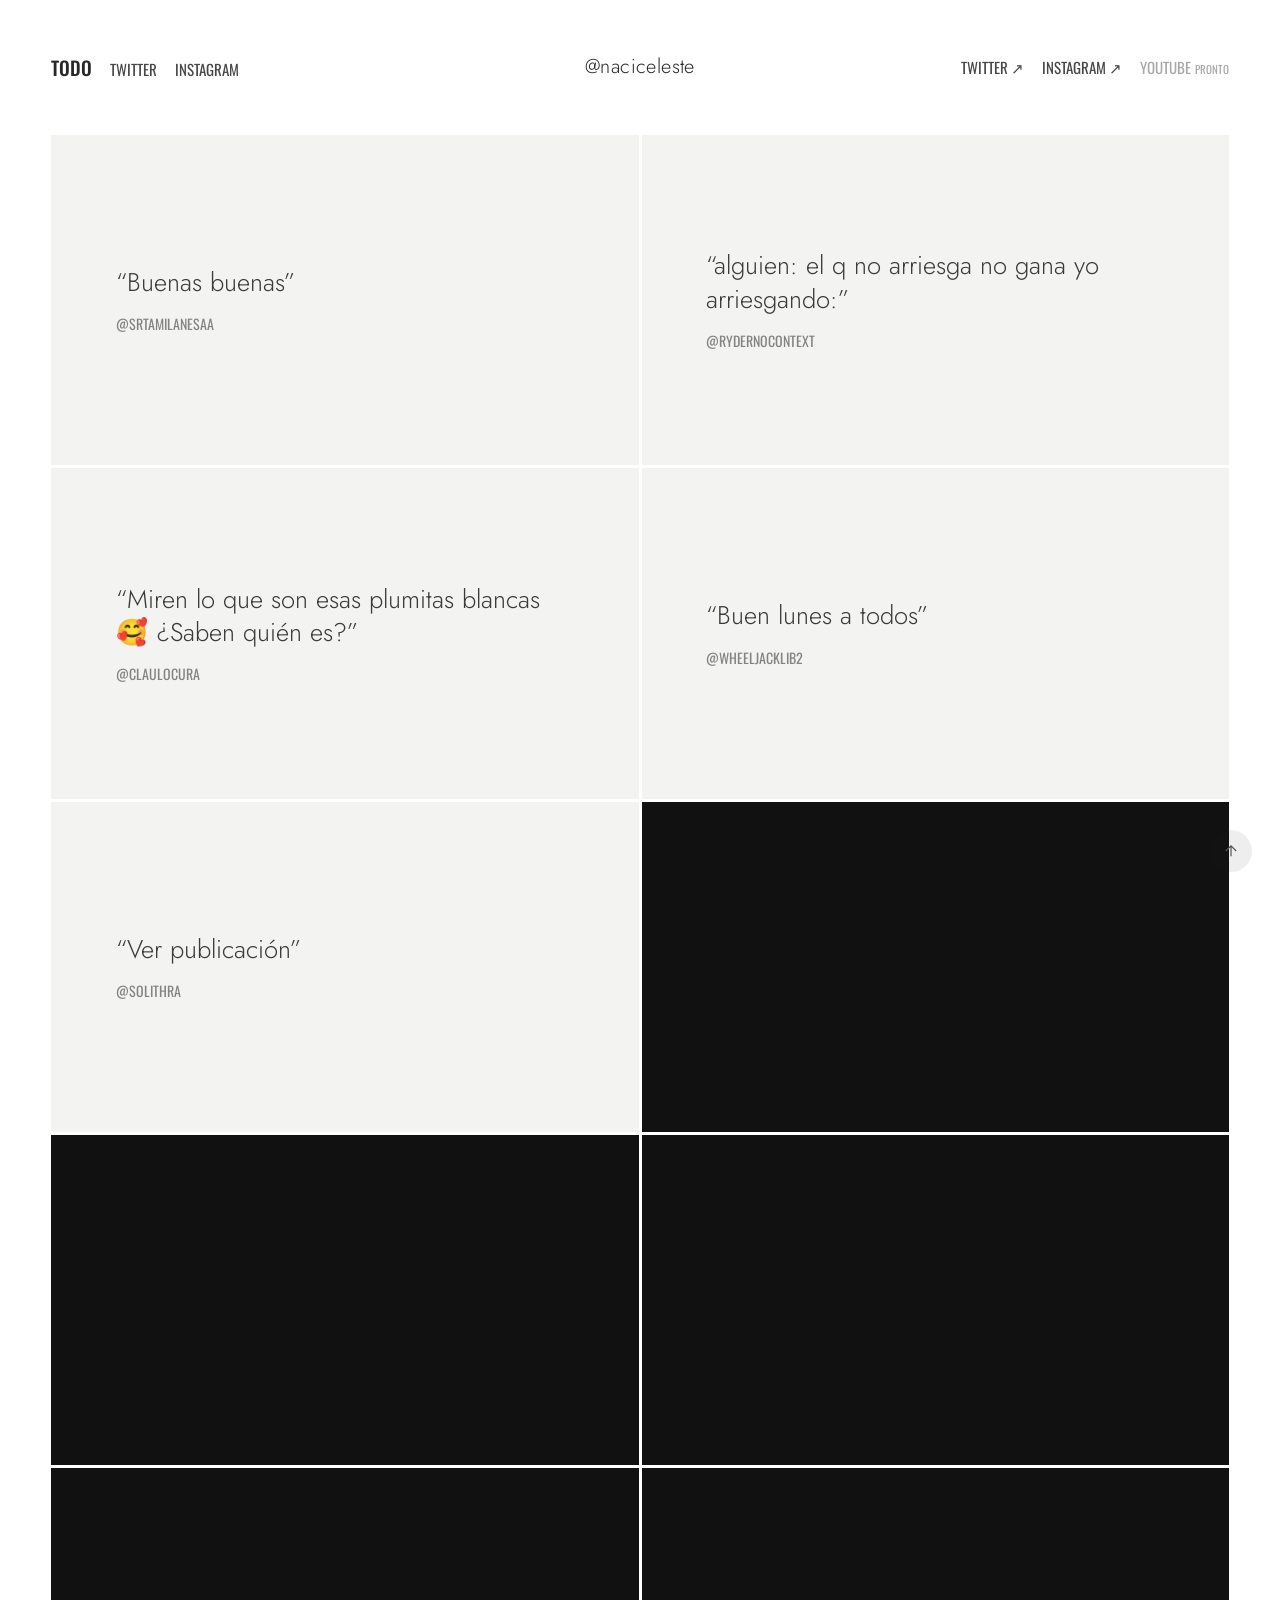
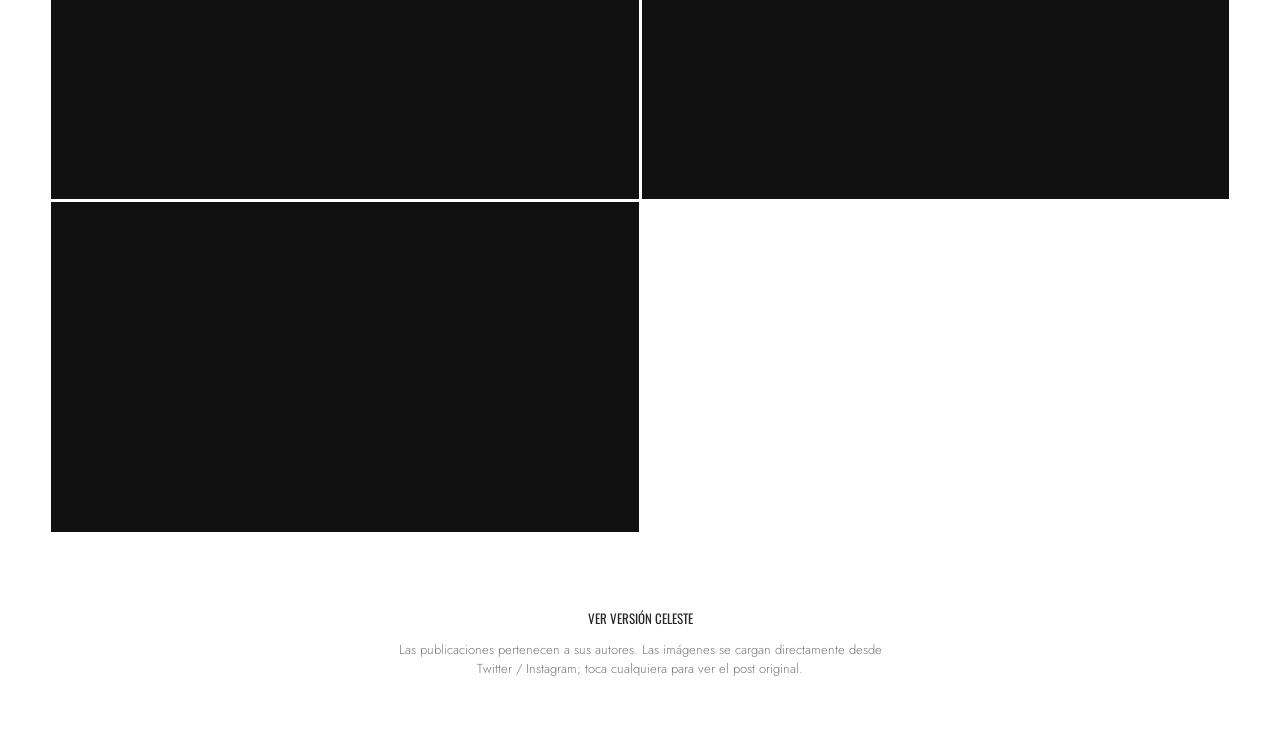
==== cuadricula/index.html @ 543d2394 "Muro celeste como página principal: El búnker de Ⱥrmin, foto de perfil, modo oscuro; cuadrícula en /" ====
<!doctype html>
<html lang="es-CR">
<head>
  <meta charset="utf-8" />
  <meta name="viewport" content="width=device-width, initial-scale=1, viewport-fit=cover" />
  <title>@naciceleste</title>
  <meta name="description" content="Cosas que @naciceleste va encontrando en Twitter e Instagram." />
  <meta name="theme-color" content="#ffffff" />
  <link rel="icon" href="../assets/favicon.svg" type="image/svg+xml" />
  <link rel="preconnect" href="https://fonts.googleapis.com" />
  <link rel="preconnect" href="https://fonts.gstatic.com" crossorigin />
  <link href="https://fonts.googleapis.com/css2?family=Oswald:wght@400;500&family=Jost:wght@300;400&display=swap" rel="stylesheet" />
  <link rel="stylesheet" href="style.css" />
</head>
<body>
  <header class="top">
    <nav class="filters" id="filters" aria-label="Filtrar"></nav>
    <a class="name" id="name" href="#">@naciceleste</a>
    <nav class="profiles" id="profiles" aria-label="Mis redes"></nav>
  </header>

  <main>
    <section class="grid" id="grid" aria-label="Publicaciones"></section>
    <p class="empty" id="empty" hidden>Todavía no hay nada por aquí.</p>
  </main>

  <footer class="foot">
    <p><a href="../">ver versión celeste</a></p>
    <p class="legal">Las publicaciones pertenecen a sus autores. Las imágenes se cargan directamente desde Twitter / Instagram; toca cualquiera para ver el post original.</p>
  </footer>

  <button class="up" id="up" aria-label="Volver arriba" hidden>
    <svg viewBox="0 0 24 24" aria-hidden="true"><path d="M12 19V5M5 12l7-7 7 7" fill="none" stroke="currentColor" stroke-width="1.6"/></svg>
  </button>

  <script src="../posts.js"></script>
  <script src="../media.js" onerror="window.POST_MEDIA={}"></script>
  <script src="app.js"></script>
</body>
</html>
---- cuadricula/style.css ----
/* @naciceleste — versión 2 (cuadrícula minimal) */
:root{ --ink:#282828; --pad:clamp(16px,4vw,57px); --gap:3px; --tile-ratio:16/9; }
*{box-sizing:border-box}
html{scroll-behavior:smooth}
body{margin:0; background:#fff; color:var(--ink); font-family:"Oswald","Arial Narrow",sans-serif; -webkit-font-smoothing:antialiased}
a{color:inherit; text-decoration:none}

/* ---------- encabezado ---------- */
.top{position:sticky; top:0; z-index:10; background:#fff;
  display:grid; grid-template-columns:1fr auto 1fr; align-items:center; gap:20px;
  padding:52px var(--pad) 54px; transition:padding .3s}
.top.compact{padding-top:18px; padding-bottom:20px}
.filters,.profiles{display:flex; align-items:baseline; gap:18px; flex-wrap:wrap}
.profiles{justify-content:flex-end}
.filters button{appearance:none; border:0; background:none; padding:0; cursor:pointer; font:inherit;
  font-size:15px; text-transform:uppercase; color:var(--ink); transition:font-size .2s, opacity .2s; opacity:.85}
.filters button:hover{opacity:1}
.filters button[aria-pressed="true"]{font-size:19px; font-weight:500; opacity:1}
.profiles a,.profiles span{font-size:15px; text-transform:uppercase; opacity:.85}
.profiles a:hover{opacity:1; text-decoration:underline; text-underline-offset:4px}
.profiles .soon{opacity:.4}
.profiles .soon small{font-size:11px; margin-left:4px}
.name{font-family:"Jost",sans-serif; font-weight:300; font-size:20px; text-transform:none; letter-spacing:.02em; white-space:nowrap}

/* ---------- cuadrícula ---------- */
main{padding:0 var(--pad)}
.grid{display:grid; grid-template-columns:repeat(2,1fr); gap:var(--gap)}
.tile{position:relative; display:block; aspect-ratio:var(--tile-ratio); overflow:hidden; background:#eee; cursor:pointer}
.tile[hidden]{display:none}
.tile img{position:absolute; inset:0; width:100%; height:100%; object-fit:cover; display:block;
  opacity:0; transition:opacity .5s, transform 1.2s cubic-bezier(.2,.7,.2,1)}
.tile img.on{opacity:1}
.tile img.contain{object-fit:contain; background:#f4f4f4}
.tile:hover img.on{transform:scale(1.015)}

/* Instagram: el embed oficial recortado para mostrar solo la imagen */
.ig{position:absolute; inset:0; overflow:hidden; background:#111}
.ig iframe{position:absolute; left:0; top:0; border:0; transform-origin:0 0; pointer-events:none; opacity:0; transition:opacity .6s}
.ig iframe.on{opacity:1}

/* tuit sin imagen */
.text-tile{position:absolute; inset:0; display:flex; flex-direction:column; justify-content:center; gap:14px;
  padding:9% 11%; background:#f3f3f1; color:#3a3a3a}
.text-tile q{font-family:"Jost",sans-serif; font-weight:300; font-size:clamp(17px,2vw,26px); line-height:1.3; quotes:"“" "”";
  display:-webkit-box; -webkit-line-clamp:5; -webkit-box-orient:vertical; overflow:hidden}
.text-tile span{font-size:14px; text-transform:uppercase; opacity:.6}

/* capa al pasar el mouse */
.over{position:absolute; inset:0; display:flex; flex-direction:column; align-items:center; justify-content:center; gap:4px;
  background:rgba(22,22,22,.55); color:#fff; opacity:0; transition:opacity .35s; text-align:center; pointer-events:none}
.tile:hover .over,.tile:focus-visible .over{opacity:1}
.over h2{margin:0; font-weight:400; font-size:24px; text-transform:uppercase; letter-spacing:.01em}
.over p{margin:0; font-size:16px}
.tile:focus-visible{outline:2px solid var(--ink); outline-offset:2px}

.empty{text-align:center; text-transform:uppercase; padding:80px 0; opacity:.6}

/* ---------- pie ---------- */
.foot{padding:70px var(--pad) 60px; text-align:center; font-size:13px; text-transform:uppercase; color:#777}
.foot p{margin:6px 0}
.foot a{color:var(--ink)}
.foot a:hover{text-decoration:underline; text-underline-offset:4px}
.foot .legal{text-transform:none; font-family:"Jost",sans-serif; font-weight:300; font-size:13px; max-width:520px; margin:12px auto 0}
.up{position:fixed; right:28px; bottom:28px; width:42px; height:42px; border-radius:50%; border:0; cursor:pointer;
  background:rgba(40,40,40,.08); color:#555; display:grid; place-items:center; transition:background .2s}
.up:hover{background:rgba(40,40,40,.16)}
.up svg{width:18px; height:18px}

/* ---------- celular / pantallas táctiles ---------- */
@media (max-width:760px){
  .top{grid-template-columns:1fr; justify-items:center; gap:12px; padding:26px var(--pad) 20px}
  .top.compact{padding-top:12px; padding-bottom:12px}
  .top.compact .profiles{display:none}
  .name{order:-1; font-size:19px}
  .filters{justify-content:center; gap:16px}
  .profiles{justify-content:center; gap:14px}
  .profiles a,.profiles span{font-size:12.5px}
  .grid{grid-template-columns:1fr; gap:var(--gap)}
  .up{right:16px; bottom:16px}
}
@media (hover:none){
  /* sin hover: la capa queda visible pero discreta, abajo */
  .over{opacity:1; justify-content:flex-end; align-items:flex-start; text-align:left; padding:14px 16px;
    background:linear-gradient(to top,rgba(0,0,0,.7),rgba(0,0,0,.25) 38%,rgba(0,0,0,0) 60%)}
  .over h2,.over p{text-shadow:0 1px 6px rgba(0,0,0,.4)}
  .over h2{font-size:18px}
  .over p{font-size:13px; opacity:.9}
  .tile:active .over{background:rgba(22,22,22,.55)}
}
@media (prefers-reduced-motion:reduce){ *{transition:none!important} }
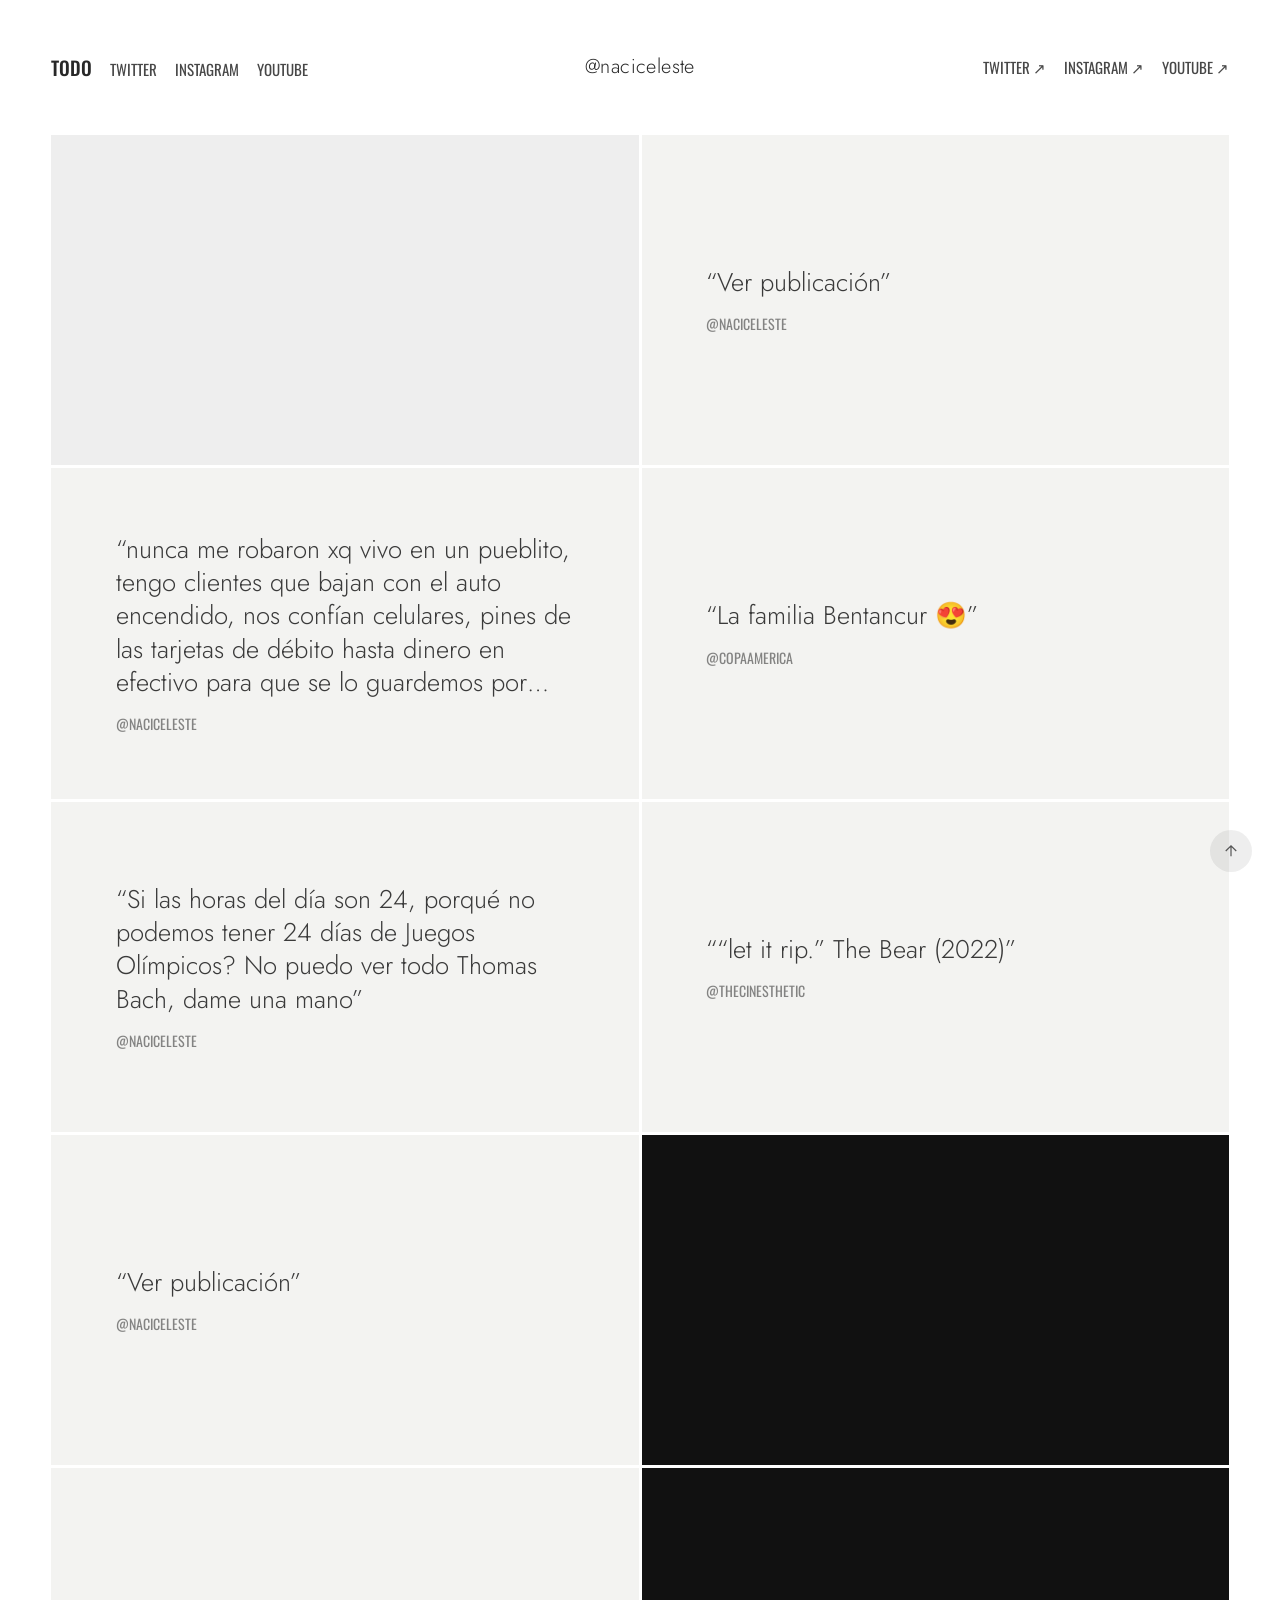
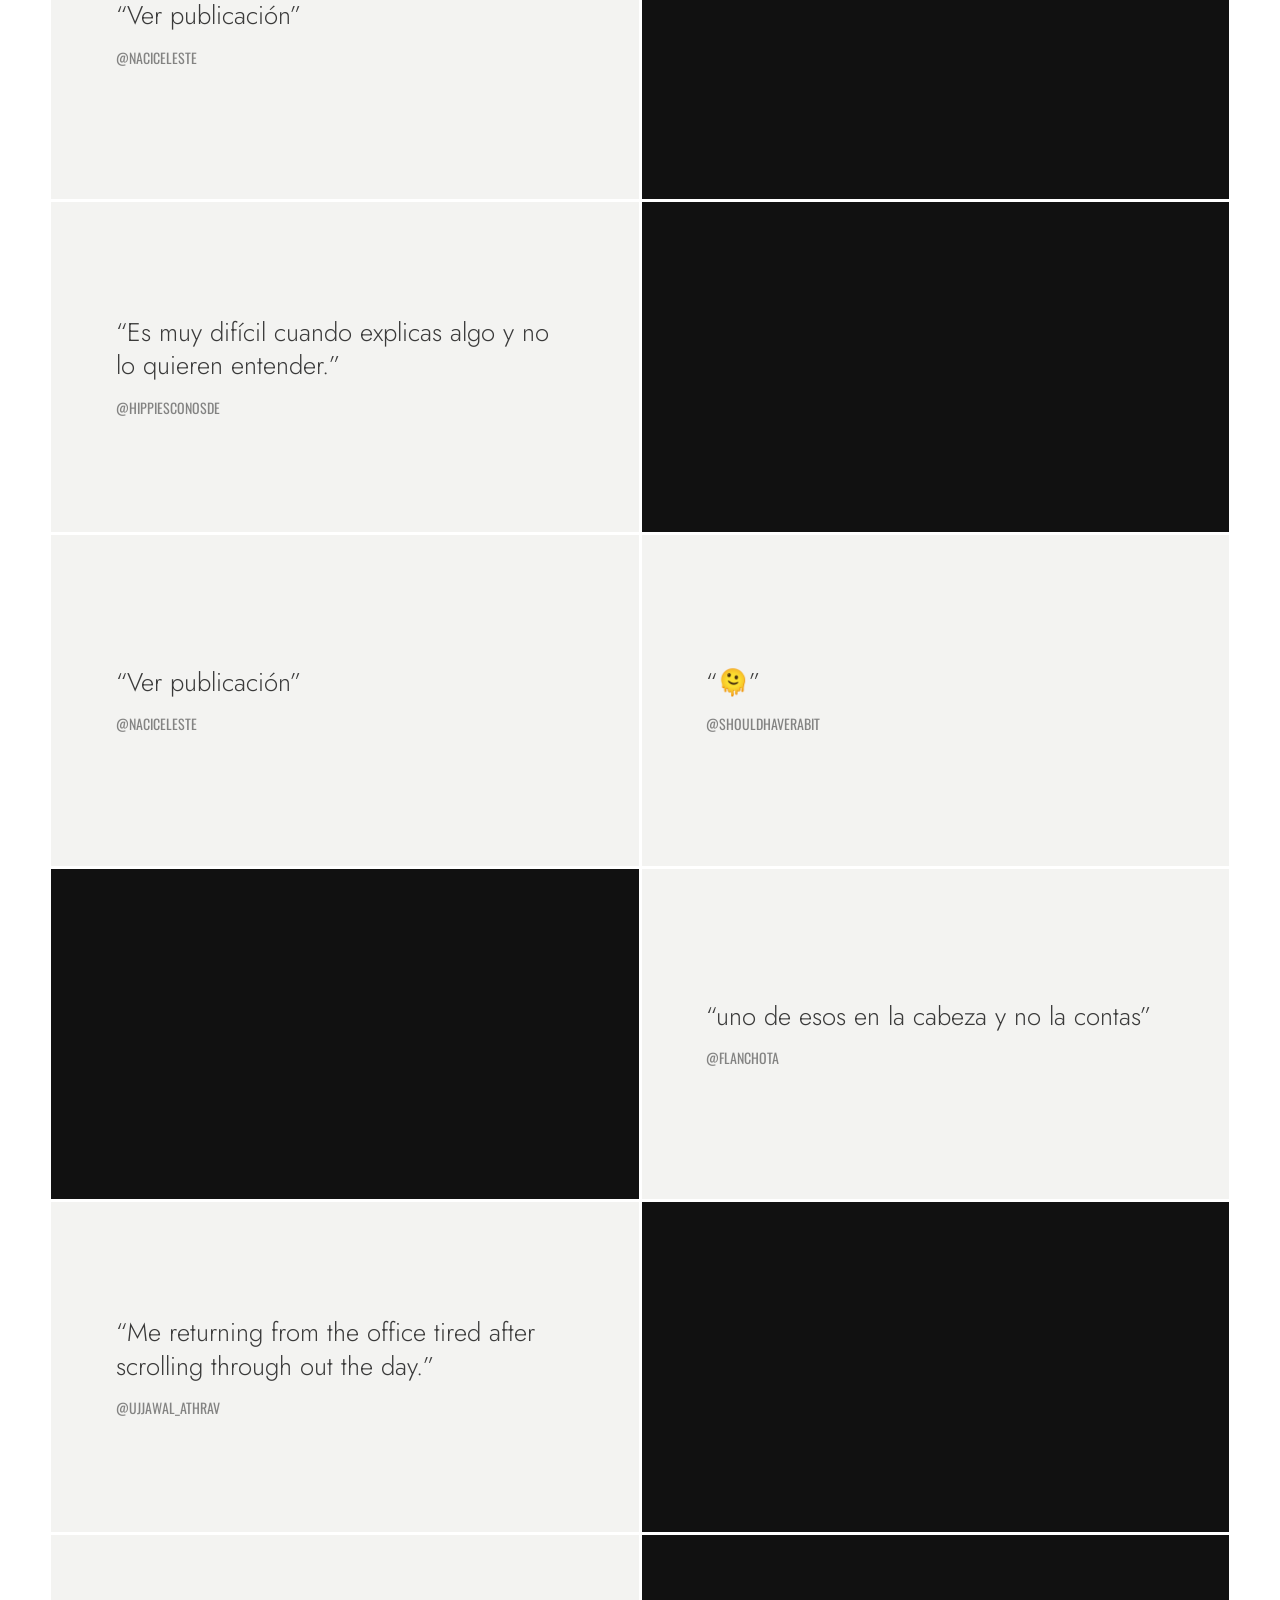
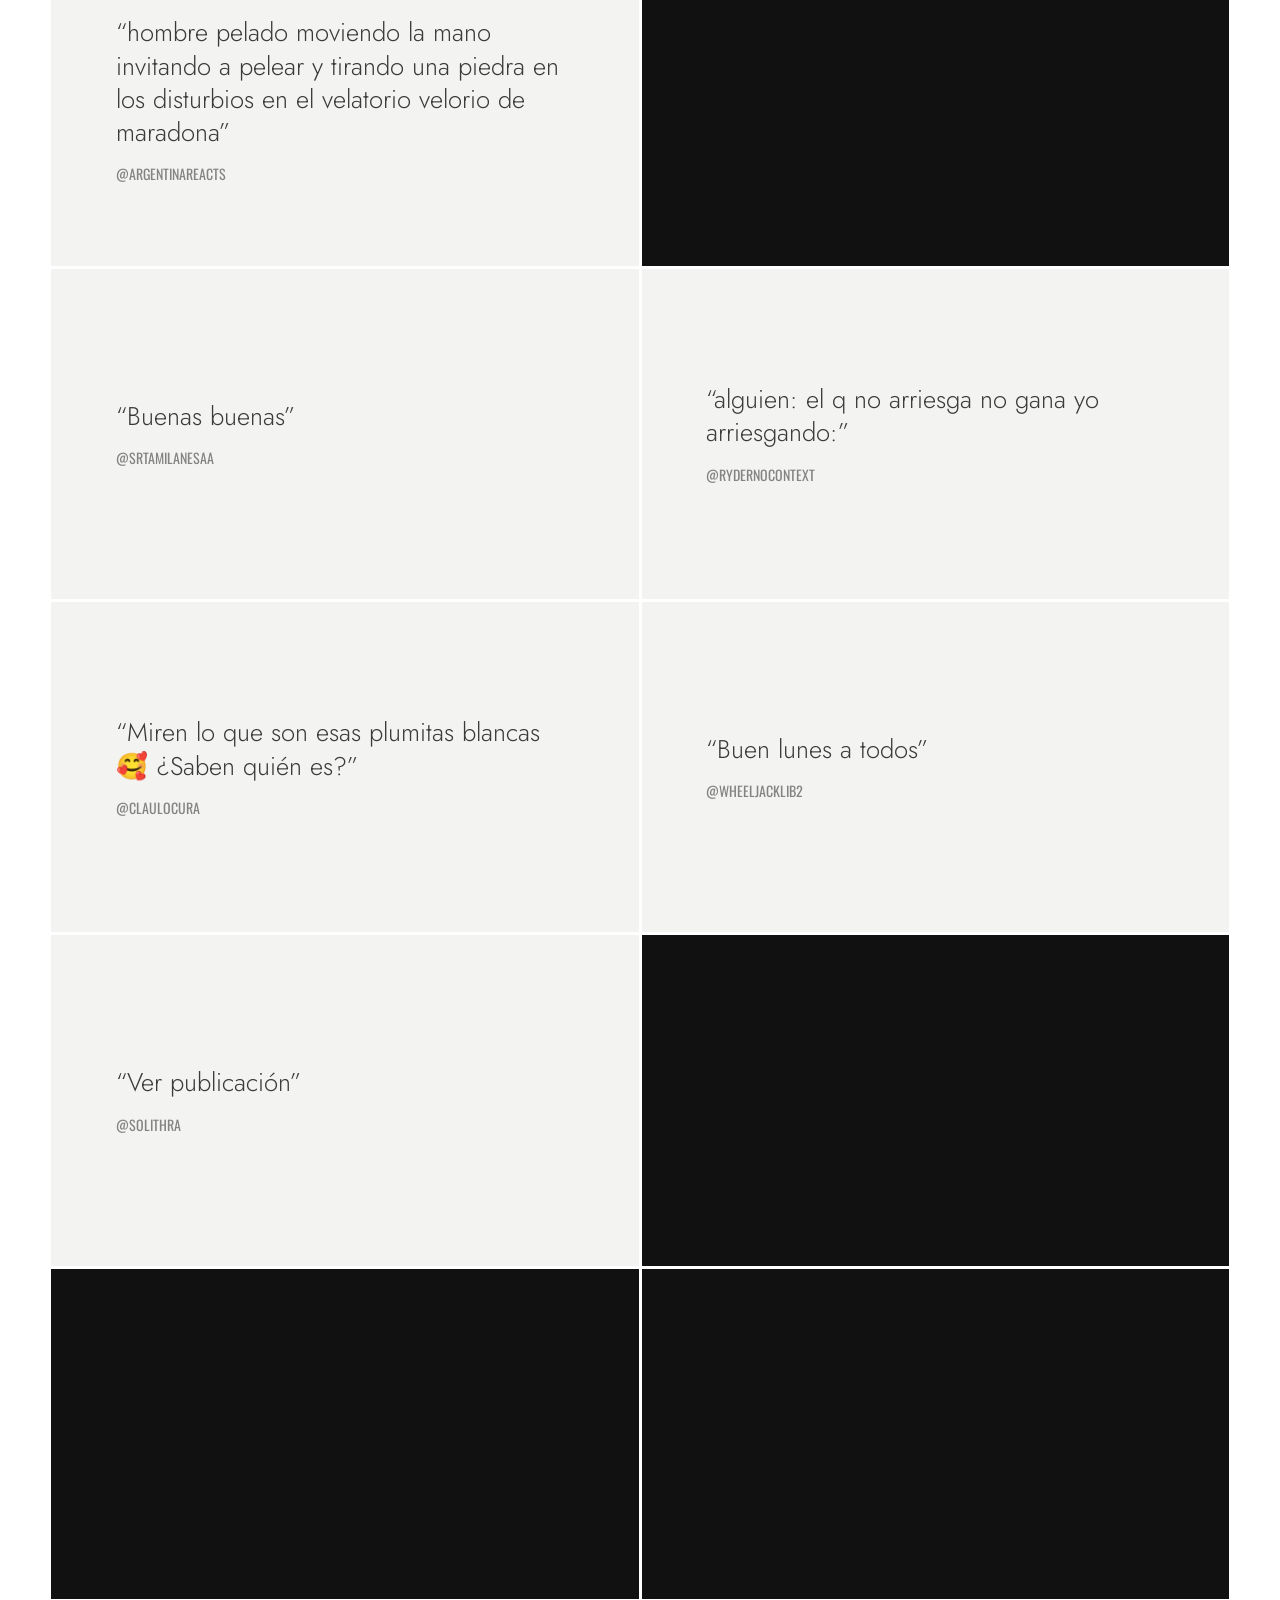
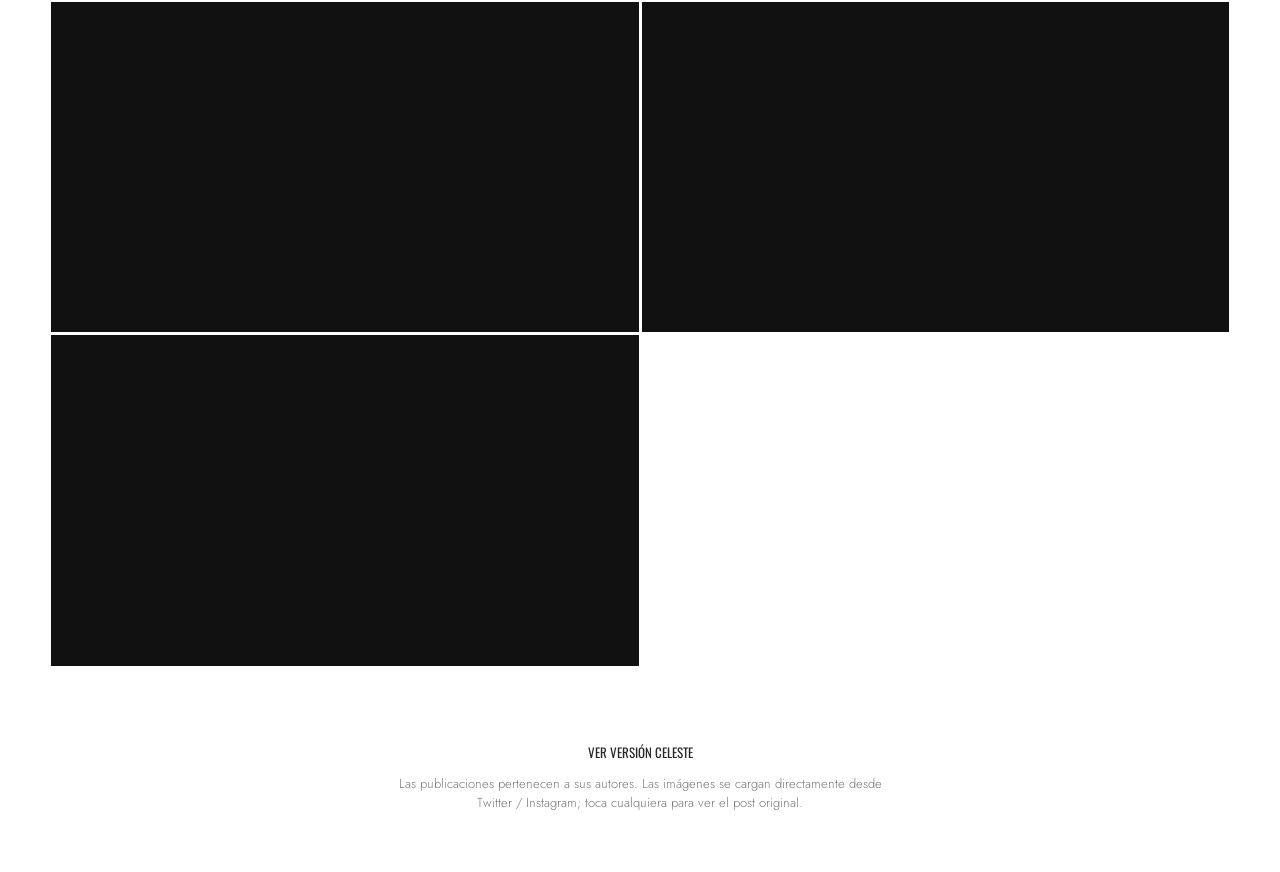
==== commit 871bfba9: "Favicon con el avatar" ====
--- a/cuadricula/index.html
+++ b/cuadricula/index.html
@@ -6,7 +6,8 @@
   <title>@naciceleste</title>
   <meta name="description" content="Cosas que @naciceleste va encontrando en Twitter e Instagram." />
   <meta name="theme-color" content="#ffffff" />
-  <link rel="icon" href="../assets/favicon.svg" type="image/svg+xml" />
+  <link rel="icon" href="../assets/favicon-32.png?v=2" type="image/png" sizes="32x32" />
+  <link rel="icon" href="../assets/favicon-192.png?v=2" type="image/png" sizes="192x192" />
   <link rel="preconnect" href="https://fonts.googleapis.com" />
   <link rel="preconnect" href="https://fonts.gstatic.com" crossorigin />
   <link href="https://fonts.googleapis.com/css2?family=Oswald:wght@400;500&family=Jost:wght@300;400&display=swap" rel="stylesheet" />
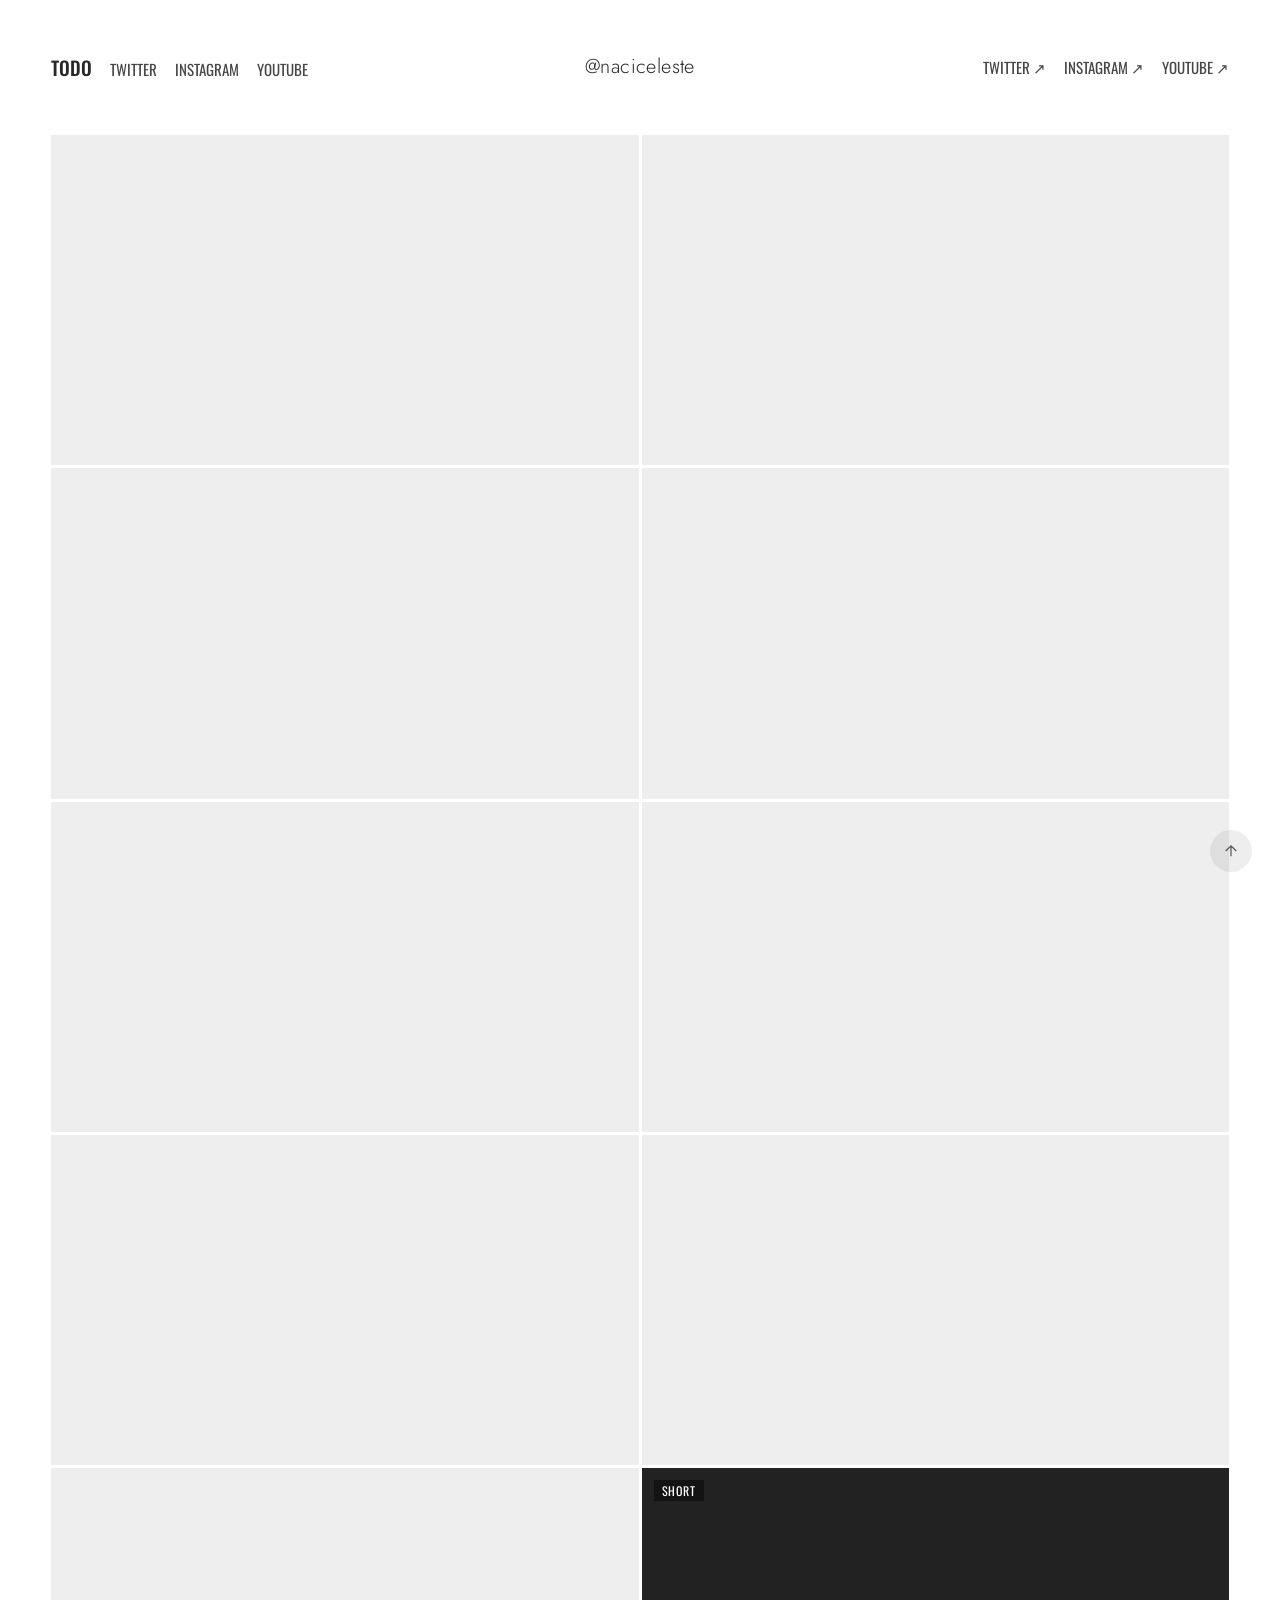
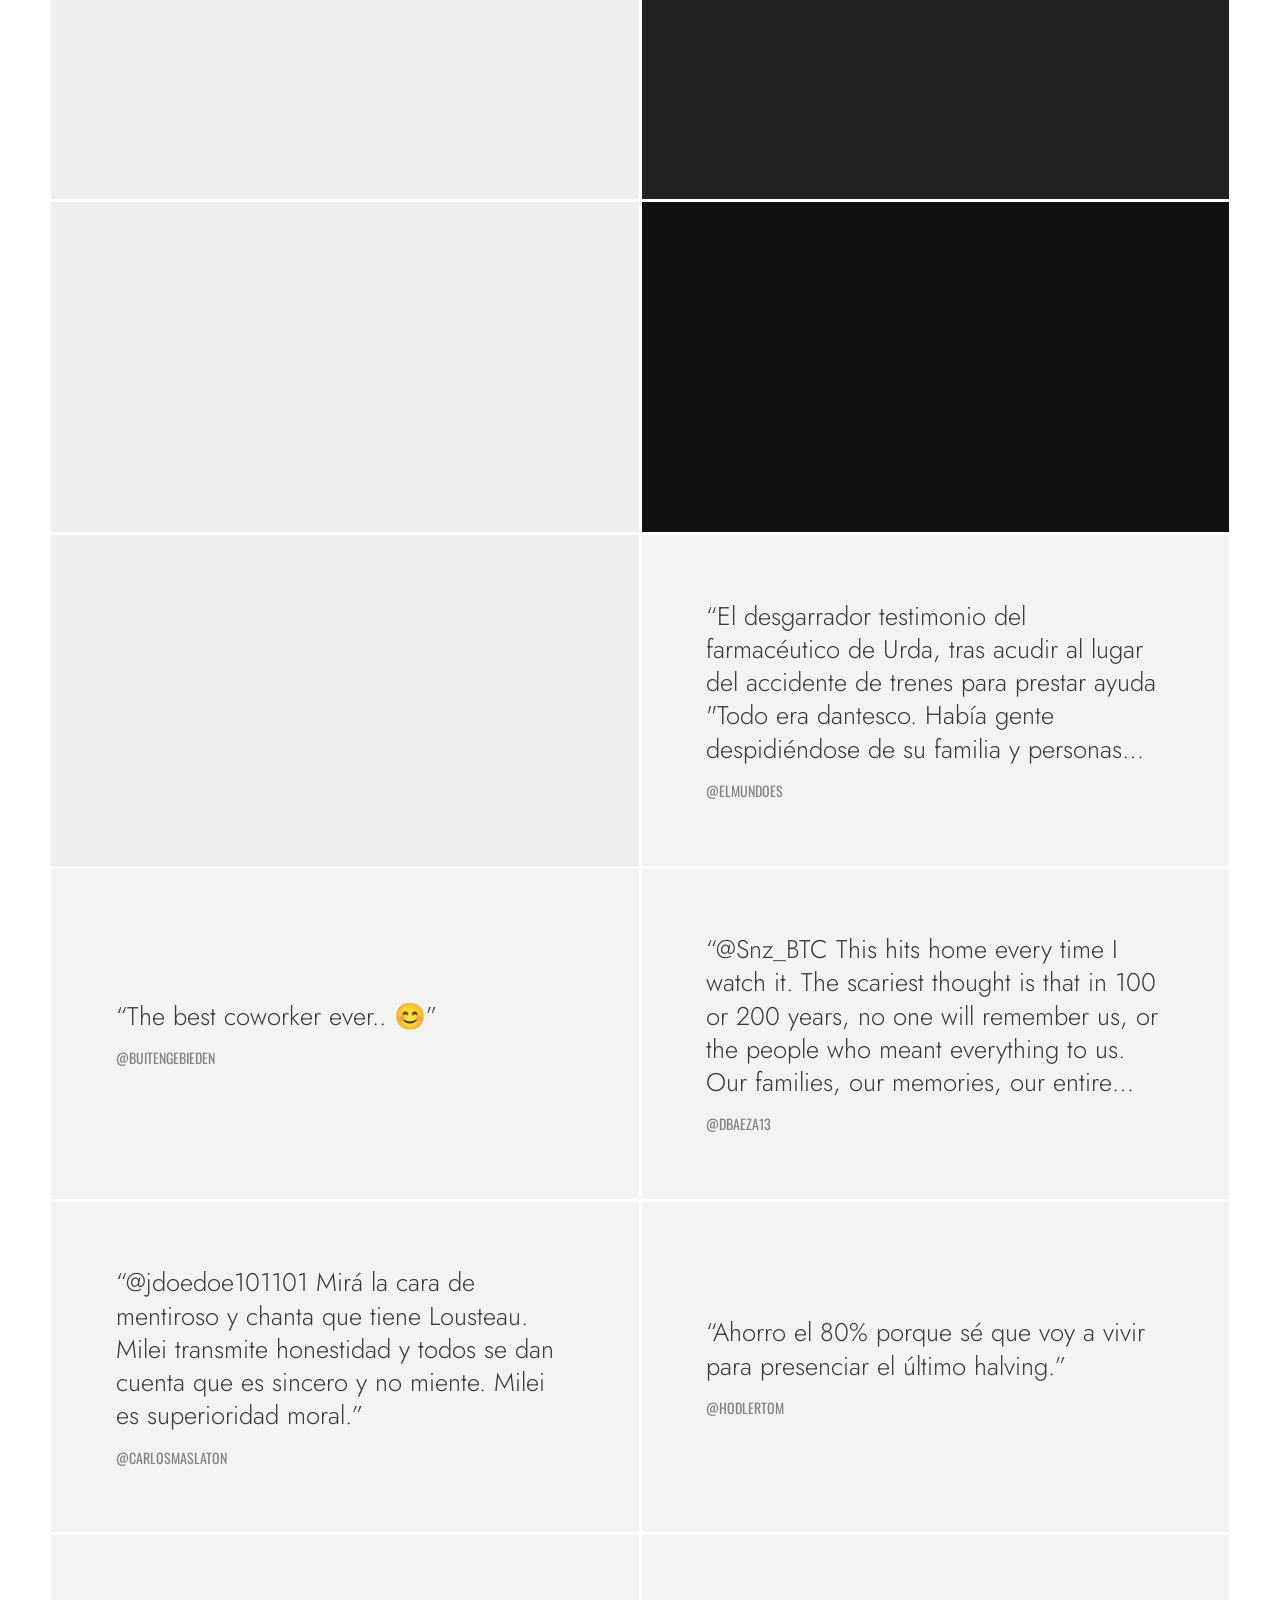
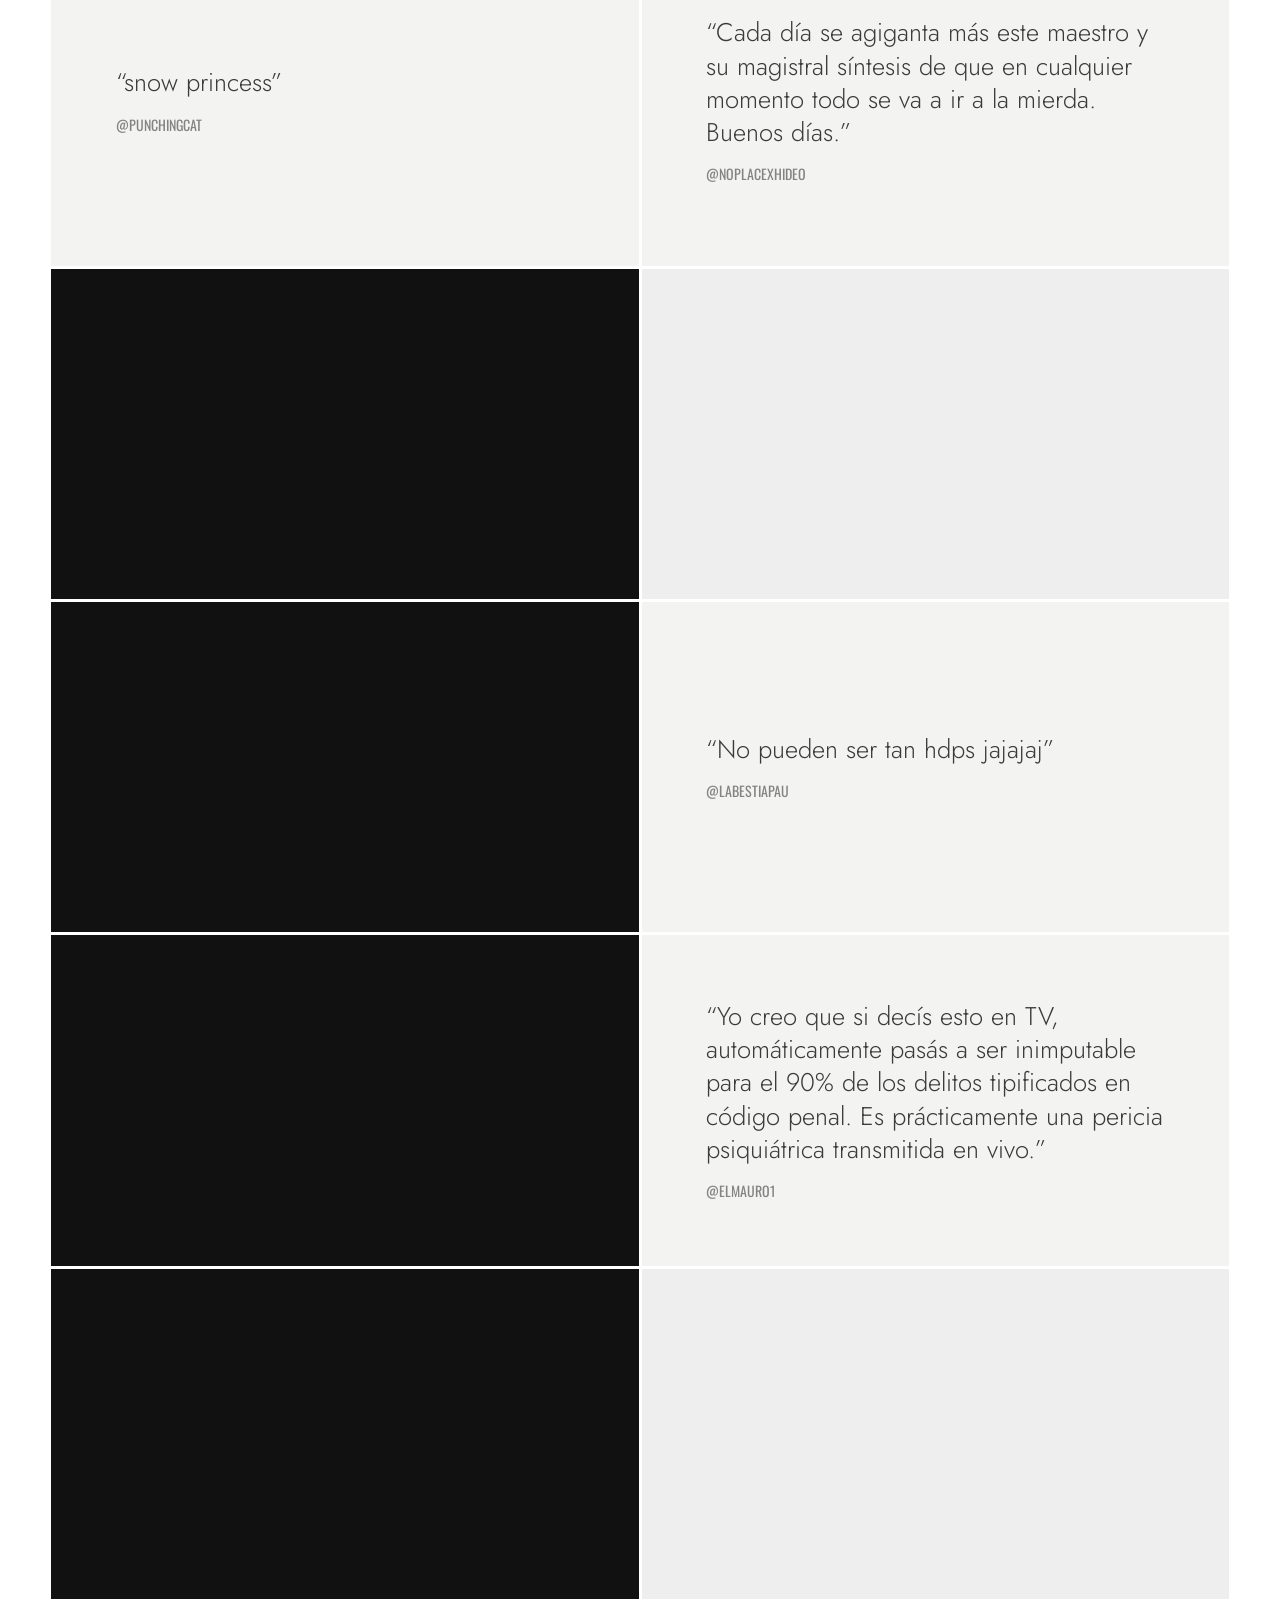
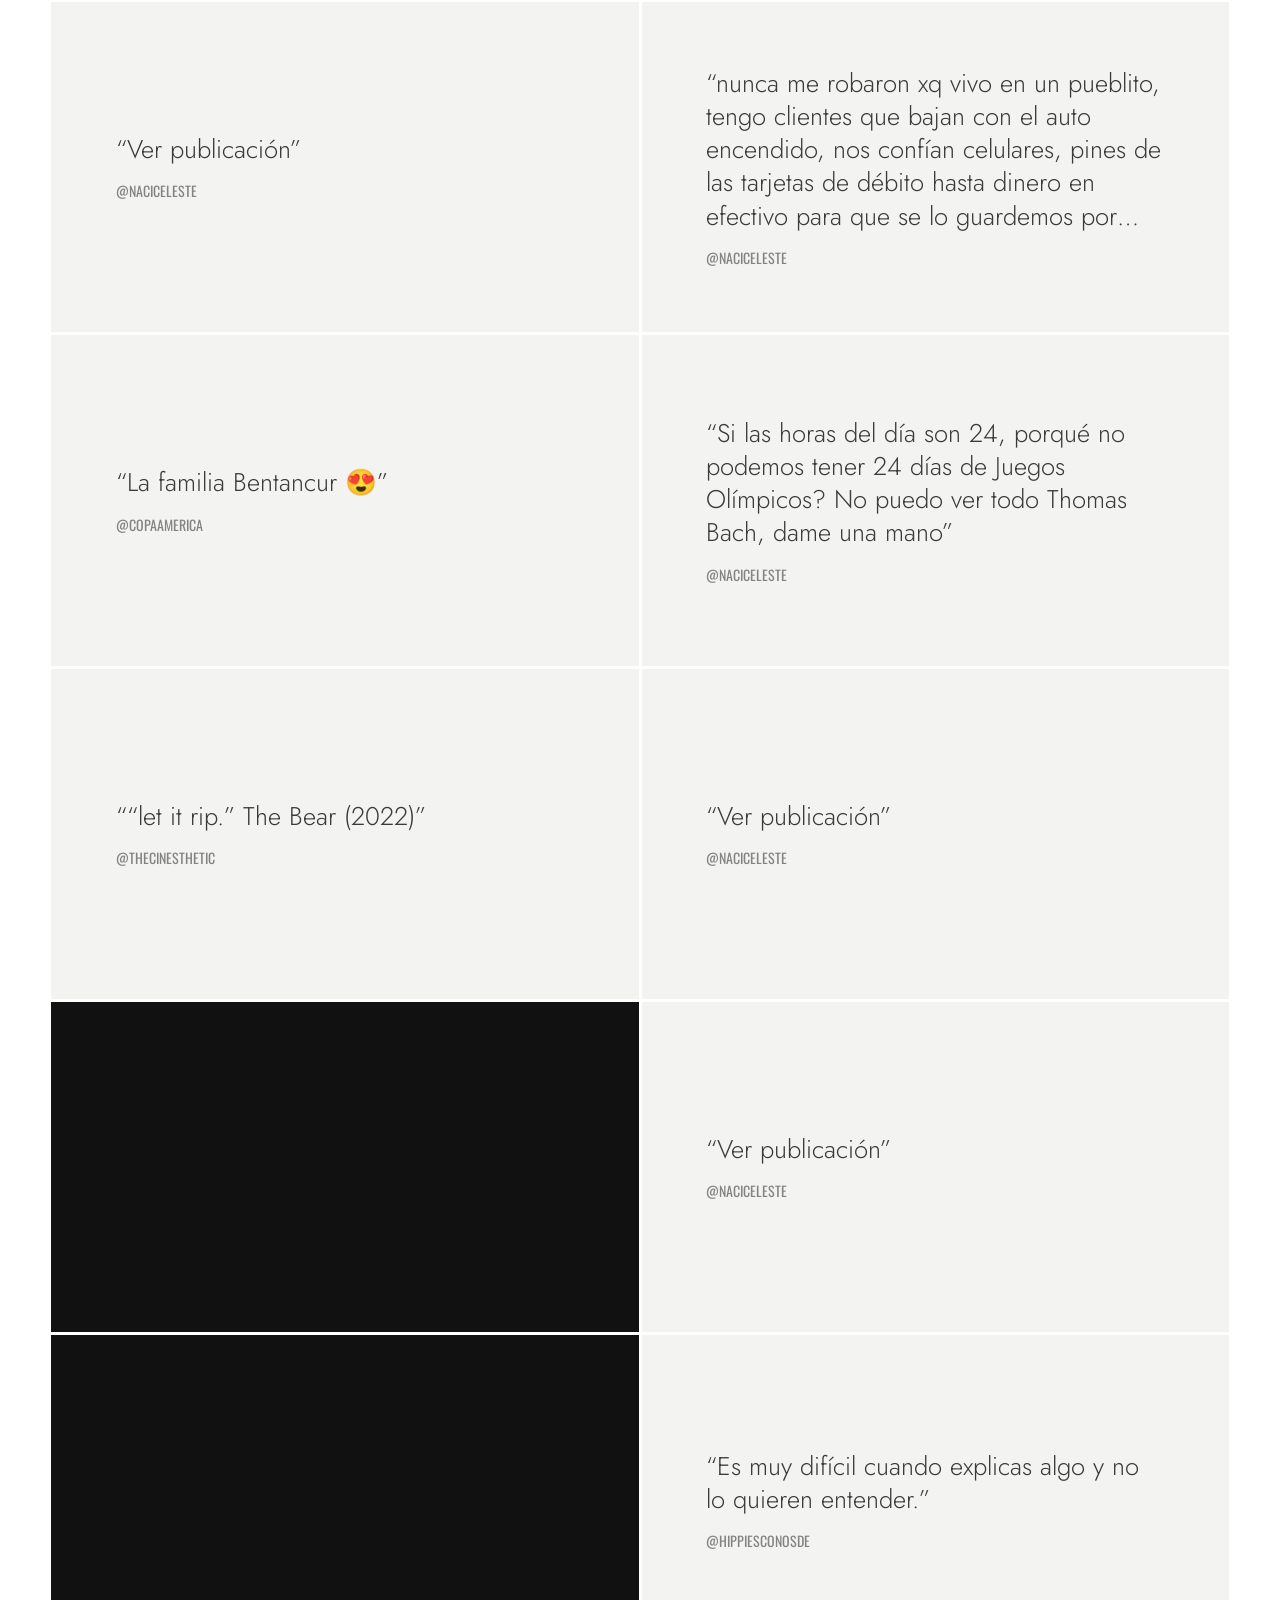
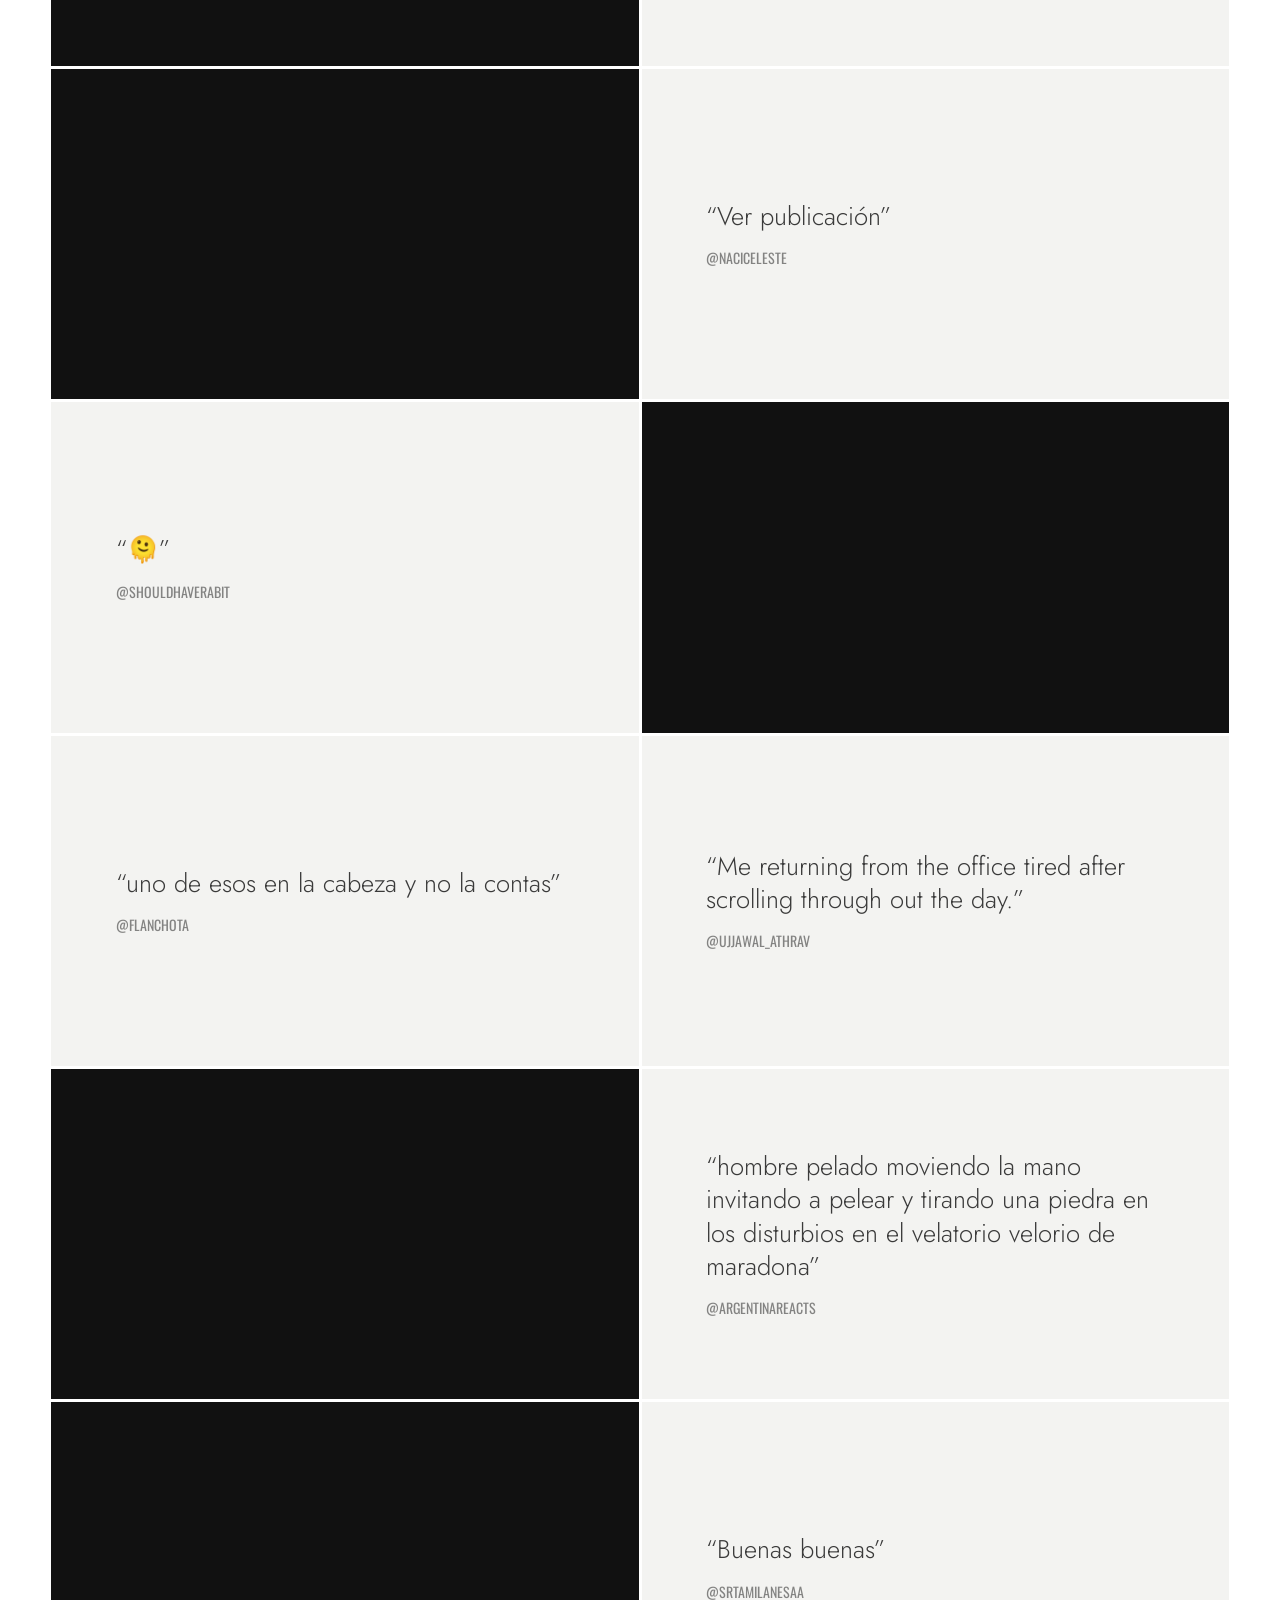
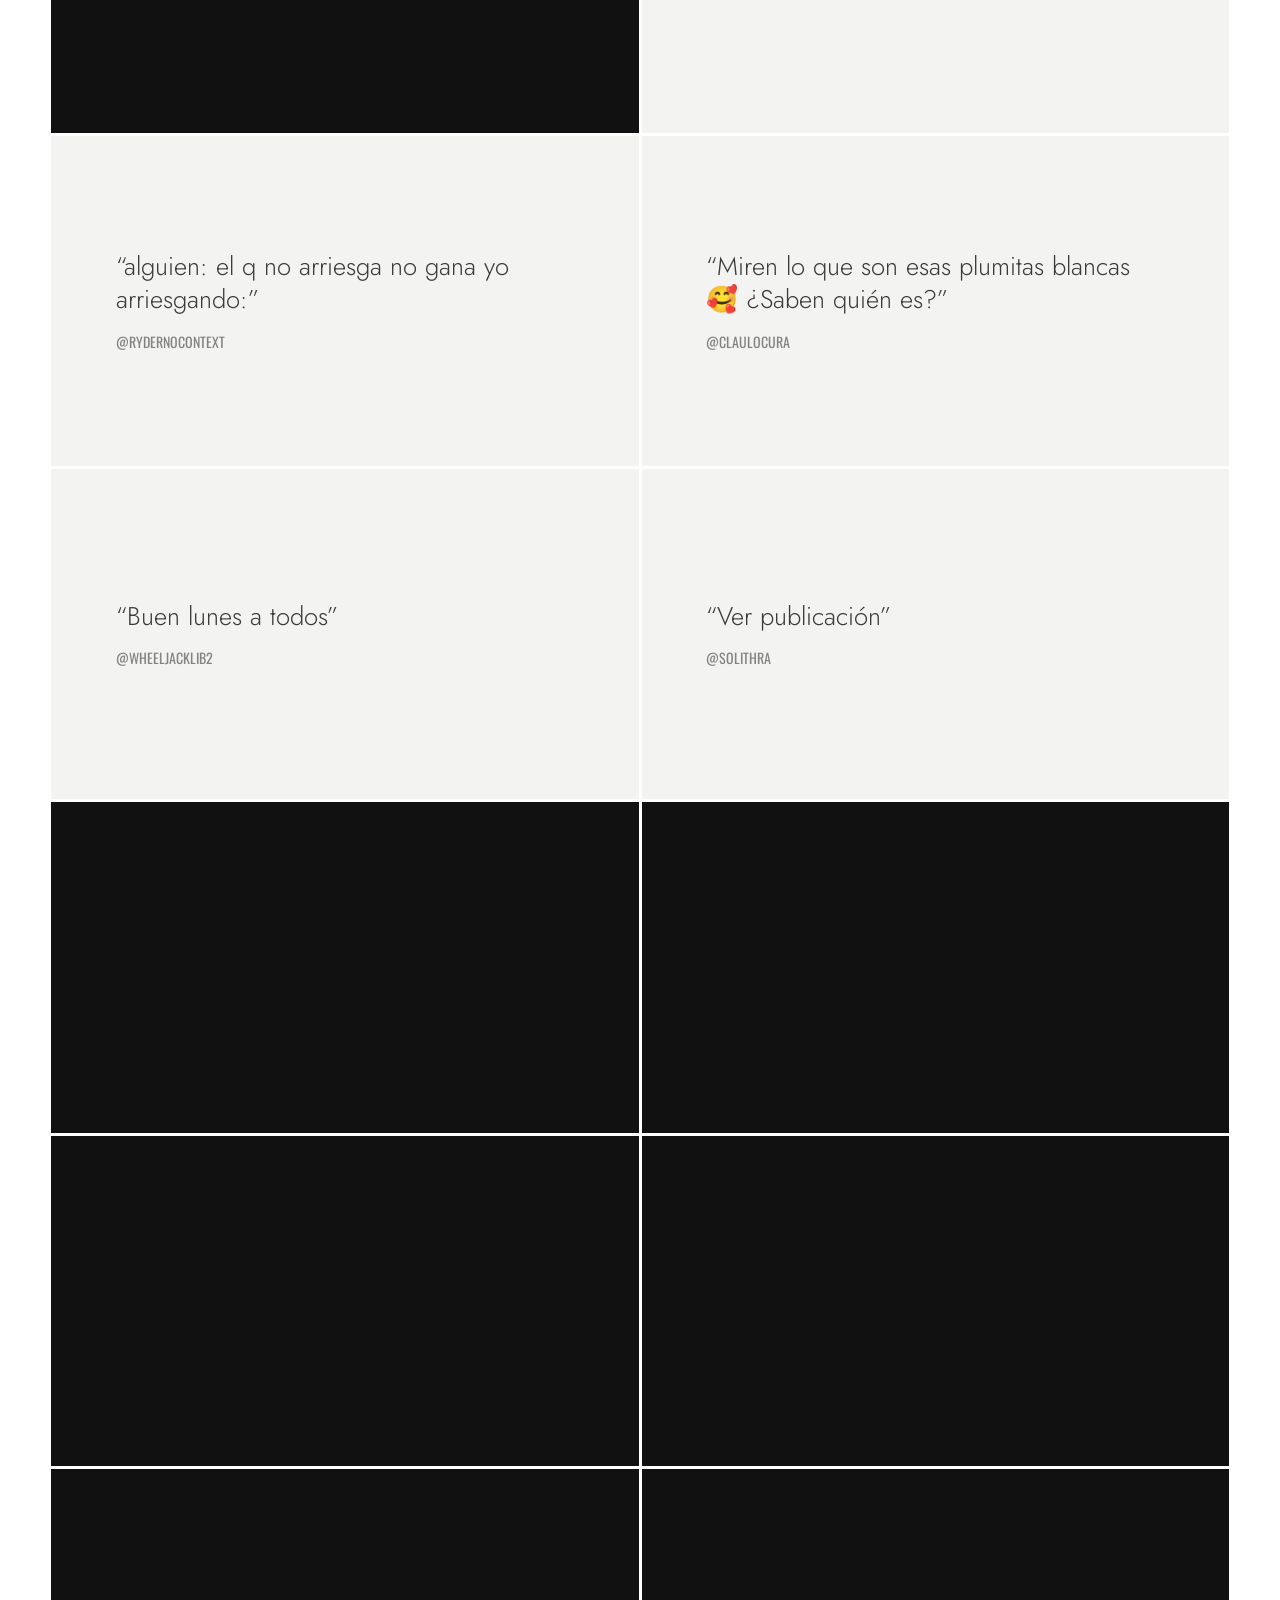
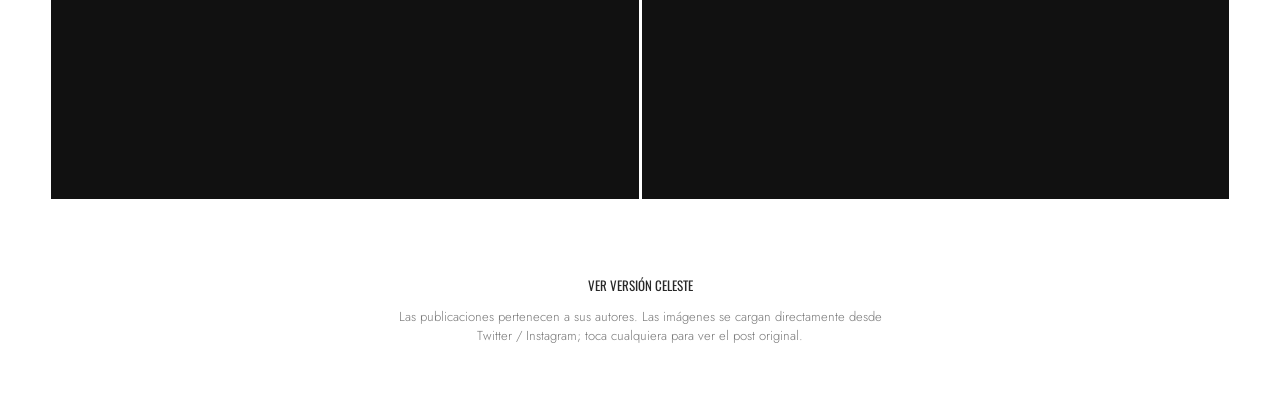
==== commit c61c3697: "YouTube: sección 'Mi lista de YouTube' en cuadrícula (con Shorts 9:16) + scripts/youtube_sync.py" ====
--- a/cuadricula/index.html
+++ b/cuadricula/index.html
@@ -4,7 +4,7 @@
   <meta charset="utf-8" />
   <meta name="viewport" content="width=device-width, initial-scale=1, viewport-fit=cover" />
   <title>@naciceleste</title>
-  <meta name="description" content="Cosas que @naciceleste va encontrando en Twitter e Instagram." />
+  <meta name="description" content="Cosas que @naciceleste va encontrando en Twitter, Instagram y YouTube." />
   <meta name="theme-color" content="#ffffff" />
   <link rel="icon" href="../assets/favicon-32.png?v=2" type="image/png" sizes="32x32" />
   <link rel="icon" href="../assets/favicon-192.png?v=2" type="image/png" sizes="192x192" />
@@ -36,6 +36,7 @@
 
   <script src="../posts.js"></script>
   <script src="../media.js" onerror="window.POST_MEDIA={}"></script>
+  <script src="../youtube.js" onerror="window.YOUTUBE={}"></script>
   <script src="app.js"></script>
 </body>
 </html>
--- a/cuadricula/style.css
+++ b/cuadricula/style.css
@@ -88,3 +88,15 @@
   .tile:active .over{background:rgba(22,22,22,.55)}
 }
 @media (prefers-reduced-motion:reduce){ *{transition:none!important} }
+
+/* YouTube: título + canal en la capa; Shorts como póster 9:16 al centro */
+.over.yt{padding:0 9%}
+.over.yt h2{font-size:20px; line-height:1.2; display:-webkit-box; -webkit-line-clamp:3; -webkit-box-orient:vertical; overflow:hidden}
+.over.yt p{font-size:14px; opacity:.9}
+.tile.short{background:#222}
+.tile.short img.bg{filter:blur(18px) saturate(1.2); transform:scale(1.25)!important}
+.tile.short img.bg.on{opacity:.7}
+.tile.short .poster{position:absolute; top:0; bottom:0; left:50%; transform:translateX(-50%); aspect-ratio:9/16; overflow:hidden}
+.tile.short::after{content:"SHORT"; position:absolute; top:12px; left:12px; font-size:12px; letter-spacing:.08em; color:#fff;
+  background:rgba(0,0,0,.45); padding:2px 8px}
+@media (hover:none){ .over.yt{padding:14px 16px} .over.yt h2{font-size:16px; -webkit-line-clamp:2} }
